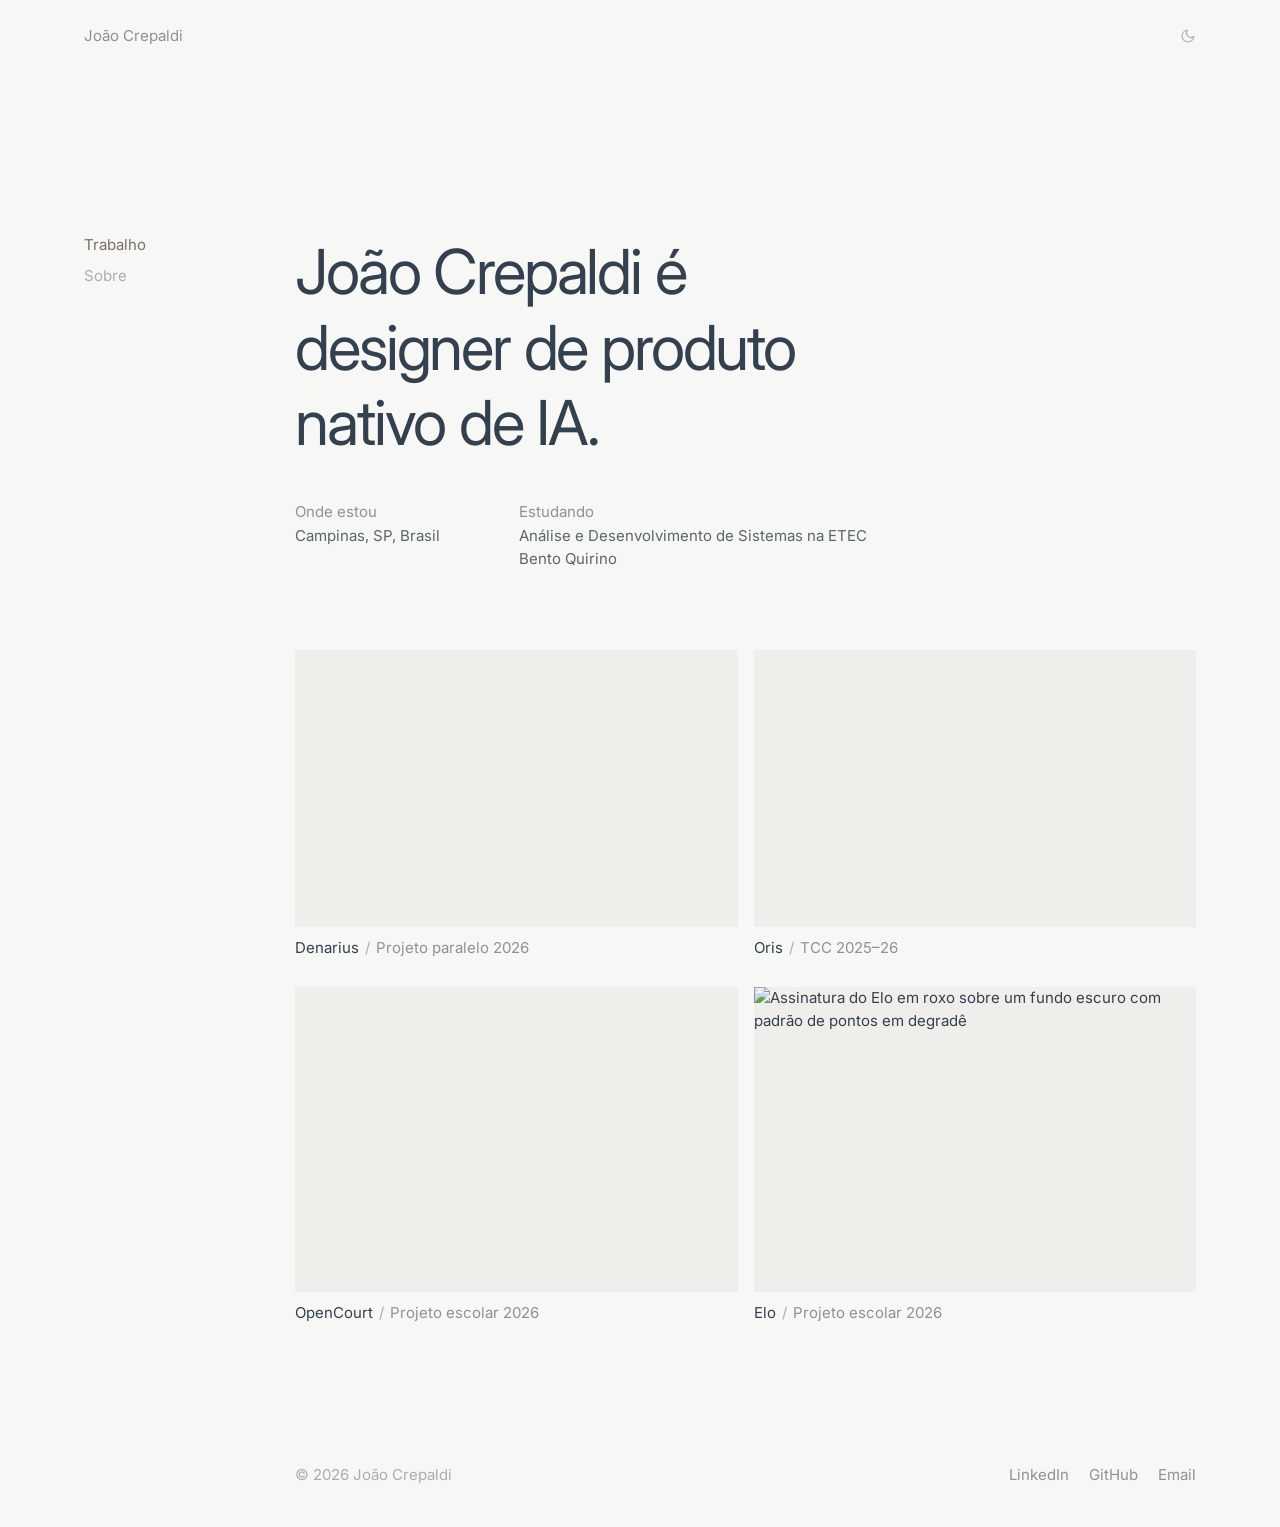
==== index.html @ 79ccfcfb "projeto base" ====
<!doctype html>
<html lang="pt-BR">
<head>
<meta charset="utf-8">
<meta name="viewport" content="width=device-width, initial-scale=1">
<title>João Crepaldi — Designer de produto nativo de IA</title>

<meta name="description" content="João Crepaldi é designer de produto nativo de IA: desenha, programa e coloca produtos no ar usando IA para fazer mais e mais rápido.">
<link rel="icon" href="favicon.svg" type="image/svg+xml">
<link rel="apple-touch-icon" href="icon.png">
<script>try{var t=localStorage.getItem('theme');if(t)document.documentElement.dataset.theme=t}catch(e){}</script>
<link rel="preconnect" href="https://fonts.googleapis.com">
<link href="https://fonts.googleapis.com/css2?family=Inter:wght@400;500&display=swap" rel="stylesheet">
<link rel="stylesheet" href="styles.css">
</head>
<body>

<header class="top">
  <a class="name" href="./">João Crepaldi</a>
  <div class="right">
    <nav class="mnav" aria-label="Principal"><a href="./" aria-current="page">Trabalho</a><a href="sobre/">Sobre</a></nav>
    <button class="theme-toggle" type="button" aria-label="Mudar tema">
      <svg class="moon" viewBox="0 0 24 24" fill="none" stroke="currentColor" stroke-width="1.6" stroke-linecap="round" stroke-linejoin="round"><path d="M21 12.8A9 9 0 1 1 11.2 3a7 7 0 0 0 9.8 9.8z"/></svg>
      <svg class="sun" viewBox="0 0 24 24" fill="none" stroke="currentColor" stroke-width="1.6" stroke-linecap="round"><circle cx="12" cy="12" r="4"/><path d="M12 2v2M12 20v2M4.9 4.9l1.4 1.4M17.7 17.7l1.4 1.4M2 12h2M20 12h2M4.9 19.1l1.4-1.4M17.7 6.3l1.4-1.4"/></svg>
    </button>
  </div>
</header>

<div class="frame">
  <aside class="side">
    <nav class="sitenav" aria-label="Principal">
      <a href="./" aria-current="page">Trabalho</a>
      <a href="sobre/">Sobre</a>
    </nav>
  </aside>

  <main>
    <section class="intro">
      <h1>João Crepaldi é designer de produto nativo de IA.</h1>
      <div class="facts-row">
        <p><span class="muted">Onde estou</span>Campinas, SP, Brasil</p>
        <p><span class="muted">Estudando</span>Análise e Desenvolvimento de Sistemas na ETEC Bento Quirino</p>
      </div>
    </section>

    <section class="work" aria-label="Projetos">
      <div class="col">
        <a class="tile" href="denarius/" style="order:1">
          <div class="media" style="aspect-ratio:16/10"><video src="assets/denarius/demo.mp4" muted loop playsinline preload="metadata" data-autoplay aria-label="Demonstração do painel do Denarius"></video></div>
          <p class="cap">Denarius<span class="sep">/</span><span class="muted">Projeto paralelo 2026</span></p>
        </a>
        <a class="tile" href="marca/#opencourt" style="order:3">
          <div class="media" style="aspect-ratio:16/11"><video src="assets/opencourt/demo.mp4" muted loop playsinline preload="metadata" data-autoplay aria-label="Demonstração do OpenCourt"></video></div>
          <p class="cap">OpenCourt<span class="sep">/</span><span class="muted">Projeto escolar 2026</span></p>
        </a>
      </div>
      <div class="col">
        <a class="tile" href="oris/" style="order:2">
          <div class="media" style="aspect-ratio:16/10"><video src="assets/oris/motion.mp4" muted loop playsinline preload="metadata" data-autoplay aria-label="Vídeo de apresentação do Oris"></video></div>
          <p class="cap">Oris<span class="sep">/</span><span class="muted">TCC 2025–26</span></p>
        </a>
        <a class="tile" href="marca/#elo" style="order:4">
          <div class="media" style="aspect-ratio:16/11"><img src="assets/elo/capa.png" alt="Assinatura do Elo em roxo sobre um fundo escuro com padrão de pontos em degradê"></div>
          <p class="cap">Elo<span class="sep">/</span><span class="muted">Projeto escolar 2026</span></p>
        </a>
      </div>
    </section>

    <footer class="foot">
      <span class="copy">© 2026 João Crepaldi</span>
      <a href="https://www.linkedin.com/in/joocrepaldi/" target="_blank" rel="noopener">LinkedIn</a>
      <a href="https://github.com/JooCrepaldi" target="_blank" rel="noopener">GitHub</a>
      <a href="mailto:joocrepaldi.pro@gmail.com">Email</a>
    </footer>
  </main>
</div>

<script src="site.js"></script>
</body>
</html>
---- styles.css ----
/* ---------- tokens ---------- */
:root{
  --bg:#f7f7f5; --surface:#efeeeb; --text:#32404f;
  --muted:rgba(50,64,79,.55); --faint:rgba(50,64,79,.4); --soft:rgba(50,64,79,.8);
  --accent:#7a7067; --select:#ddd6cd;
  --sans:"Inter", system-ui, -apple-system, "Segoe UI", sans-serif;
  --gutter:clamp(16px,3vw,24px);
  --side:160px; --page:1160px;
  --c:var(--accent); --c2:#7a2a0e;
  color-scheme:light;
}
@media (prefers-color-scheme:dark){
  :root:not([data-theme="light"]){
    --bg:#0f0f0e; --surface:#1a1918; --text:#e4e2de;
    --muted:rgba(228,226,222,.55); --faint:rgba(228,226,222,.38); --soft:rgba(228,226,222,.8);
    --accent:#b5ab9f; --select:#4d463f; color-scheme:dark;
  }
}
:root[data-theme="dark"]{
  --bg:#0f0f0e; --surface:#1a1918; --text:#e4e2de;
  --muted:rgba(228,226,222,.55); --faint:rgba(228,226,222,.38); --soft:rgba(228,226,222,.8);
  --accent:#b5ab9f; --select:#4d463f; color-scheme:dark;
}

/* ---------- base ---------- */
*{box-sizing:border-box;margin:0}
html{background:var(--bg);scroll-behavior:smooth;scroll-padding-top:32px}
body{background:var(--bg);color:var(--text);font:400 15px/1.5 var(--sans);-webkit-font-smoothing:antialiased;transition:background-color .25s,color .25s}
a{color:inherit;text-decoration:none}
::selection{background:var(--select);color:var(--text)}
img,video{display:block;max-width:100%}
figure{margin:0}
h1,h2,h3,strong,b{font-weight:400}
.muted{color:var(--muted)}

/* ---------- top bar ---------- */
.top{display:flex;justify-content:space-between;align-items:center;max-width:var(--page);margin:0 auto;padding:20px var(--gutter)}
.top .name{color:var(--muted);transition:color .2s}
.top .name:hover{color:var(--text)}
.top .right{display:flex;align-items:center;gap:20px}
.top .mnav{display:none;gap:16px}
.top .mnav a{color:var(--faint)}
.top .mnav a[aria-current]{color:var(--accent)}
.theme-toggle{width:32px;height:32px;border:0;background:none;color:var(--faint);display:grid;place-items:center;cursor:pointer;border-radius:50%;transition:color .2s;margin-right:-8px}
.theme-toggle:hover{color:var(--text)}
.theme-toggle svg{width:16px;height:16px}
.theme-toggle .sun{display:none}
:root[data-theme="dark"] .theme-toggle .sun{display:block}
:root[data-theme="dark"] .theme-toggle .moon{display:none}
@media (prefers-color-scheme:dark){
  :root:not([data-theme="light"]) .theme-toggle .sun{display:block}
  :root:not([data-theme="light"]) .theme-toggle .moon{display:none}
}

/* ---------- frame: sidebar + main ---------- */
.frame{display:grid;grid-template-columns:var(--side) minmax(0,1fr);column-gap:clamp(24px,4vw,64px);max-width:var(--page);margin:0 auto;padding:0 var(--gutter)}
.side{position:sticky;top:0;height:100vh;padding-top:clamp(96px,18vh,170px);align-self:start;overflow:auto;scrollbar-width:none}
.sitenav,.toc ol{display:grid;gap:8px;list-style:none;padding:0}
.sitenav a,.toc a{position:relative;color:var(--faint);transition:color .2s;display:inline-block}
.sitenav a:hover,.toc a:hover{color:var(--text)}
.sitenav a[aria-current]{color:var(--accent)}
.sitenav a[aria-current]::before,.toc a.active::before{content:"";position:absolute;left:-12px;top:50%;width:5px;height:5px;margin-top:-2.5px;background:currentColor}
.toc{margin-top:40px}
.toc .label{color:var(--faint);font-size:13px;display:block;margin-bottom:10px}
.toc a.active{color:var(--text)}
.toc .sub a{padding-left:12px;font-size:14px}

main{min-width:0;padding-top:clamp(96px,18vh,170px);padding-bottom:40px}

/* ---------- home ---------- */
.intro h1{font-size:clamp(36px,5.2vw,62px);line-height:1.22;letter-spacing:-.035em;max-width:15ch}
.intro h1 span{color:var(--accent)}
.facts-row{display:grid;grid-template-columns:200px 1fr;gap:24px;margin-top:40px;max-width:600px}
.facts-row.quad{grid-template-columns:1fr 1fr;gap:24px 40px;max-width:640px}
.facts-row p{color:var(--soft)}
.facts-row .muted{color:var(--muted);display:block;margin-bottom:2px}
.facts-row a{text-decoration:underline;text-decoration-color:var(--faint);text-underline-offset:3px}
.facts-row a:hover{text-decoration-color:currentColor}

.work{display:grid;grid-template-columns:1fr 1fr;gap:16px;margin-top:clamp(56px,7vw,80px);align-items:start}
.work .col{display:grid;gap:28px}
.tile{display:block}
.tile .media{position:relative;overflow:hidden;background:var(--surface)}
.tile .media video,.tile .media > img{position:absolute;inset:0;width:100%;height:100%;object-fit:cover;transition:transform .9s cubic-bezier(.2,.7,.2,1)}
.tile:hover .media video,.tile:hover .media > img{transform:scale(1.025)}
.tile .cap{margin-top:10px}
.tile .cap .sep{color:var(--faint);margin:0 6px}
.tile .cap .muted{color:var(--muted)}

/* animated gradient with logo */
.aura{position:absolute;inset:0;display:grid;place-items:center;background:#0e0a14;overflow:hidden}
.aura::before,.aura::after{content:"";position:absolute;inset:-30%;opacity:.55;background:
  radial-gradient(45% 45% at 30% 35%,var(--a1),transparent 72%),
  radial-gradient(40% 40% at 70% 60%,var(--a2),transparent 72%),
  radial-gradient(35% 35% at 50% 85%,var(--a3),transparent 72%);
  filter:blur(56px);animation:drift 14s ease-in-out infinite alternate}
.aura::after{animation-duration:19s;animation-direction:alternate-reverse;opacity:.35;mix-blend-mode:screen}
.aura .grain{position:absolute;inset:0;opacity:.12;mix-blend-mode:overlay;background-image:url("data:image/svg+xml,%3Csvg xmlns='http://www.w3.org/2000/svg' width='160' height='160'%3E%3Cfilter id='n'%3E%3CfeTurbulence type='fractalNoise' baseFrequency='.9' numOctaves='2'/%3E%3C/filter%3E%3Crect width='100%25' height='100%25' filter='url(%23n)'/%3E%3C/svg%3E")}
.aura img{position:relative;width:clamp(72px,20%,120px);border-radius:24%;box-shadow:0 20px 60px rgba(0,0,0,.45)}
@keyframes drift{
  0%{transform:translate(0,0) rotate(0deg) scale(1)}
  50%{transform:translate(6%,-4%) rotate(20deg) scale(1.1)}
  100%{transform:translate(-5%,5%) rotate(-15deg) scale(1.05)}
}

/* ---------- footer ---------- */
.foot{display:flex;flex-wrap:wrap;gap:8px 20px;margin-top:clamp(96px,12vw,140px);color:var(--faint)}
.foot a{color:var(--muted);transition:color .2s}
.foot a:hover{color:var(--text)}
.foot .copy{margin-right:auto}

/* ---------- case pages ---------- */
.case-head h1{font-size:clamp(44px,6.5vw,76px);letter-spacing:-.04em;line-height:1.05}
.case-head .lede{font-size:clamp(18px,1.8vw,22px);line-height:1.45;color:var(--soft);margin-top:18px;max-width:36ch;letter-spacing:-.01em}
.facts{display:grid;grid-template-columns:repeat(4,auto);justify-content:start;gap:6px 40px;margin-top:32px}
.facts div{display:grid;gap:2px}
.facts dt{color:var(--muted)}
.facts dd{margin:0;color:var(--soft)}
.facts a{text-decoration:underline;text-decoration-color:var(--faint);text-underline-offset:3px}
.facts a:hover{color:var(--accent)}

.stage{position:relative;overflow:hidden;margin-top:48px}
.stage.glow{padding:6% 6% 0;background:radial-gradient(120% 100% at 85% 0%,var(--c) 0%,var(--c2) 40%,#120d0a 78%)}
.stage.glow img,.stage.glow video{box-shadow:0 30px 80px rgba(0,0,0,.45)}
.stage.canvas{background:#1e1e1e;padding:4% 6% 0}
.stage.canvas::after{content:"";position:absolute;inset:0;background:radial-gradient(70% 60% at 50% 110%,color-mix(in srgb,var(--c) 28%,transparent),transparent 70%);pointer-events:none}

/* section = numbered chapter; block = subsection inside it */
.content{counter-reset:sec}
.content > section{margin-top:clamp(168px,18vw,248px)}
.content > section > header{counter-increment:sec;margin-bottom:clamp(36px,5vw,56px)}
.eyebrow{color:var(--muted);display:block}
.content > section > header .eyebrow{display:flex;align-items:center;gap:14px;color:var(--text);font-size:13px;letter-spacing:.08em;text-transform:uppercase}
.content > section > header .eyebrow::before{content:counter(sec,decimal-leading-zero);color:var(--accent);font-variant-numeric:tabular-nums;letter-spacing:0}
.content > section > header .eyebrow::after{content:"";flex:1;height:1px;background:var(--faint);opacity:.45}
.brand-head .eyebrow{flex:1}
.content h2{font-size:clamp(32px,4.2vw,48px);letter-spacing:-.035em;line-height:1.1;margin-top:18px;max-width:20ch}
.content > section > header p{color:var(--soft);font-size:18px;line-height:1.6;max-width:60ch;margin-top:16px}
.block + .block{margin-top:clamp(56px,7vw,88px)}
.block > .label{margin-bottom:18px}
.block .eyebrow{font-size:13px}
.block h3{font-size:clamp(20px,2vw,24px);letter-spacing:-.02em;margin-top:4px}
.block .label p{color:var(--muted);max-width:60ch;margin-top:6px}

.principles{list-style:none;padding:0;display:grid;grid-template-columns:repeat(3,minmax(0,1fr));gap:12px}
.principles li{background:var(--surface);padding:20px;display:grid;gap:8px;align-content:start}
.principles strong{font-size:17px;letter-spacing:-.015em;color:var(--text)}
.principles span{color:var(--soft)}
.grid2{display:grid;grid-template-columns:1fr 1fr;gap:12px}
.grid4{display:grid;grid-template-columns:repeat(4,1fr);gap:10px}
.grid3{display:grid;grid-template-columns:repeat(3,1fr);gap:10px}
.logo-grid img{height:auto}
.scrollpanel{height:clamp(420px,52vw,620px);overflow-y:auto;background:var(--surface);scrollbar-width:thin}
.scrollpanel img{width:100%;height:auto}
.split{display:grid;grid-template-columns:minmax(0,1fr) minmax(0,1.1fr);gap:16px;align-items:start}
.split .text p{color:var(--soft)}
.split .text p + p{margin-top:12px}
.shot{overflow:hidden;background:var(--surface)}
.shot img,.shot video{width:100%;height:100%;object-fit:cover}
.shot.paper{background:#fff}
figcaption{color:var(--muted);margin-top:8px}
.stack > * + *{margin-top:12px}
.scroller{overflow-x:auto;background:#1e1e1e;scrollbar-width:thin}
.scroller img{height:clamp(300px,36vw,480px);width:auto;max-width:none}

/* carousel dos posts */
.carousel{position:relative}
.carousel .track{display:grid;grid-auto-flow:column;grid-auto-columns:30%;gap:10px;overflow-x:auto;scroll-snap-type:x mandatory;scrollbar-width:none}
.carousel .track::-webkit-scrollbar{display:none}
.carousel .track > .shot{scroll-snap-align:start}
.carousel .track img{aspect-ratio:1/1;object-fit:cover}
.carousel .cbtn{position:absolute;top:50%;margin-top:-18px;width:36px;height:36px;border:1px solid var(--select);border-radius:50%;background:color-mix(in srgb,var(--bg) 88%,transparent);backdrop-filter:blur(6px);color:var(--text);cursor:pointer;font-size:18px;display:grid;place-items:center;z-index:1;transition:background .2s}
.carousel .cbtn:hover{background:var(--select)}
.carousel .cbtn.prev{left:-6px}
.carousel .cbtn.next{right:-6px}
.carousel.wide .track{grid-auto-columns:88%}
.carousel.wide .track img{aspect-ratio:auto}

.equation{background:#fff;display:grid;place-items:center;padding:clamp(36px,6vw,72px) 24px}
.equation img{width:min(446px,100%)}
.logo-panel{aspect-ratio:16/9;display:grid;place-items:center}
.logo-panel img{width:52%}
.arrow{color:var(--accent);display:flex;align-items:center;gap:10px;margin:16px 0}
.arrow::before{content:"";height:1px;width:32px;background:currentColor}

/* before / after */
.compare{position:relative;aspect-ratio:16/10;overflow:hidden;--pos:50%;user-select:none}
.compare img{position:absolute;inset:0;width:100%;height:100%;object-fit:cover;object-position:top center}
.compare .before{clip-path:inset(0 calc(100% - var(--pos)) 0 0)}
.compare .bar{position:absolute;top:0;bottom:0;left:var(--pos);width:2px;background:#fff;transform:translateX(-1px);pointer-events:none}
.compare .bar::after{content:"⇆";position:absolute;top:50%;left:50%;transform:translate(-50%,-50%);width:38px;height:38px;border-radius:50%;background:#fff;color:#111;display:grid;place-items:center;font-size:15px;box-shadow:0 4px 16px rgba(0,0,0,.3)}
.compare input{position:absolute;inset:0;width:100%;height:100%;opacity:0;cursor:ew-resize;margin:0}
.compare .lbl{position:absolute;top:12px;padding:4px 10px;background:rgba(0,0,0,.6);color:#fff;font-size:13px;backdrop-filter:blur(6px);pointer-events:none}
.compare .lbl.l{left:12px}.compare .lbl.r{right:12px}.compare .lbl.c{left:50%;transform:translateX(-50%)}

/* compare em três versões: arraste troca a imagem */
.compare.steps .step{opacity:0;transition:opacity .45s}
.compare.steps .step.on{opacity:1}
.compare.steps .bar{display:none}
.compare.steps .lbl{opacity:.4;transition:opacity .25s}
.compare.steps .lbl.on{opacity:1}

.role{background:var(--surface);padding:24px 28px}
.role .note{font-size:19px;letter-spacing:-.015em;line-height:1.4;margin-top:8px;max-width:48ch}
.role ul{list-style:none;padding:0;display:grid;gap:12px;margin-top:20px}
.role li{display:grid;grid-template-columns:100px 1fr;gap:16px}
.role li b{color:var(--accent)}
.role li span{color:var(--soft)}

.next{display:block;margin-top:clamp(88px,11vw,136px)}
.next .eyebrow{display:block}
.next strong{display:block;font-size:clamp(36px,5vw,56px);letter-spacing:-.04em;line-height:1.1;margin-top:4px;transition:color .3s}
.next:hover strong{color:var(--accent)}

/* brand page */
.brand-head{display:flex;align-items:center;gap:12px}
.brand-head img{width:40px;height:40px;border-radius:9px}
.strip{overflow:hidden;background:#fff}
.strip img{width:100%}
.link{display:inline-block;margin-top:12px;color:var(--muted);text-decoration:underline;text-decoration-color:var(--faint);text-underline-offset:3px}
.link:hover{color:var(--text)}

/* about page */
.about .intro{display:flex;align-items:flex-end;justify-content:space-between;gap:clamp(24px,4vw,64px)}
.about .portrait{flex:none;width:min(240px,36%)}
.about p{color:var(--soft);font-size:17px;line-height:1.65;max-width:58ch}
.about p + p{margin-top:16px}
.about h2{margin-top:72px;font-size:22px;letter-spacing:-.02em}
.about .tools{color:var(--muted);margin-top:10px}
.numbers{list-style:none;padding:0;display:grid;grid-template-columns:repeat(2,minmax(0,1fr));gap:24px;margin-top:16px;max-width:600px}
.numbers li{display:grid;gap:4px}
.numbers strong{font-size:44px;letter-spacing:-.04em;line-height:1}
.numbers span{color:var(--muted)}

/* ---------- responsive ---------- */
@media (max-width:960px){
  .frame{grid-template-columns:minmax(0,1fr)}
  .side{position:sticky;top:0;z-index:5;height:auto;padding:0;background:color-mix(in srgb,var(--bg) 90%,transparent);backdrop-filter:blur(10px);margin:0 calc(var(--gutter) * -1);padding:0 var(--gutter)}
  .side .sitenav{display:none}
  .toc{margin:0;padding:10px 0}
  .toc .label{display:none}
  .toc ol{display:flex;gap:18px;overflow-x:auto;scrollbar-width:none}
  .toc ol::-webkit-scrollbar{display:none}
  .toc .sub{display:none}
  .toc a{white-space:nowrap}
  .toc a.active{color:var(--accent)}
  .toc a.active::before{display:none}
  .top .mnav{display:flex}
  main{padding-top:48px}
  html{scroll-padding-top:56px}
  .grid4,.grid3{grid-template-columns:repeat(2,1fr)}
  .facts{grid-template-columns:repeat(2,auto)}
  .about .intro{flex-wrap:wrap;gap:24px}
  .about .portrait{width:min(220px,50%)}
}
@media (max-width:640px){
  .work{grid-template-columns:1fr;gap:28px}
  .work .col{display:contents}
  .facts-row,.facts-row.quad{grid-template-columns:1fr;gap:16px}
  .grid2,.principles,.split{grid-template-columns:1fr}
  .role li{grid-template-columns:1fr;gap:2px}
  .compare{aspect-ratio:4/3}
  .carousel .track{grid-auto-columns:72%}
}
@media (prefers-reduced-motion:reduce){
  *,*::before,*::after{animation:none!important;transition:none!important}
  html{scroll-behavior:auto}
}
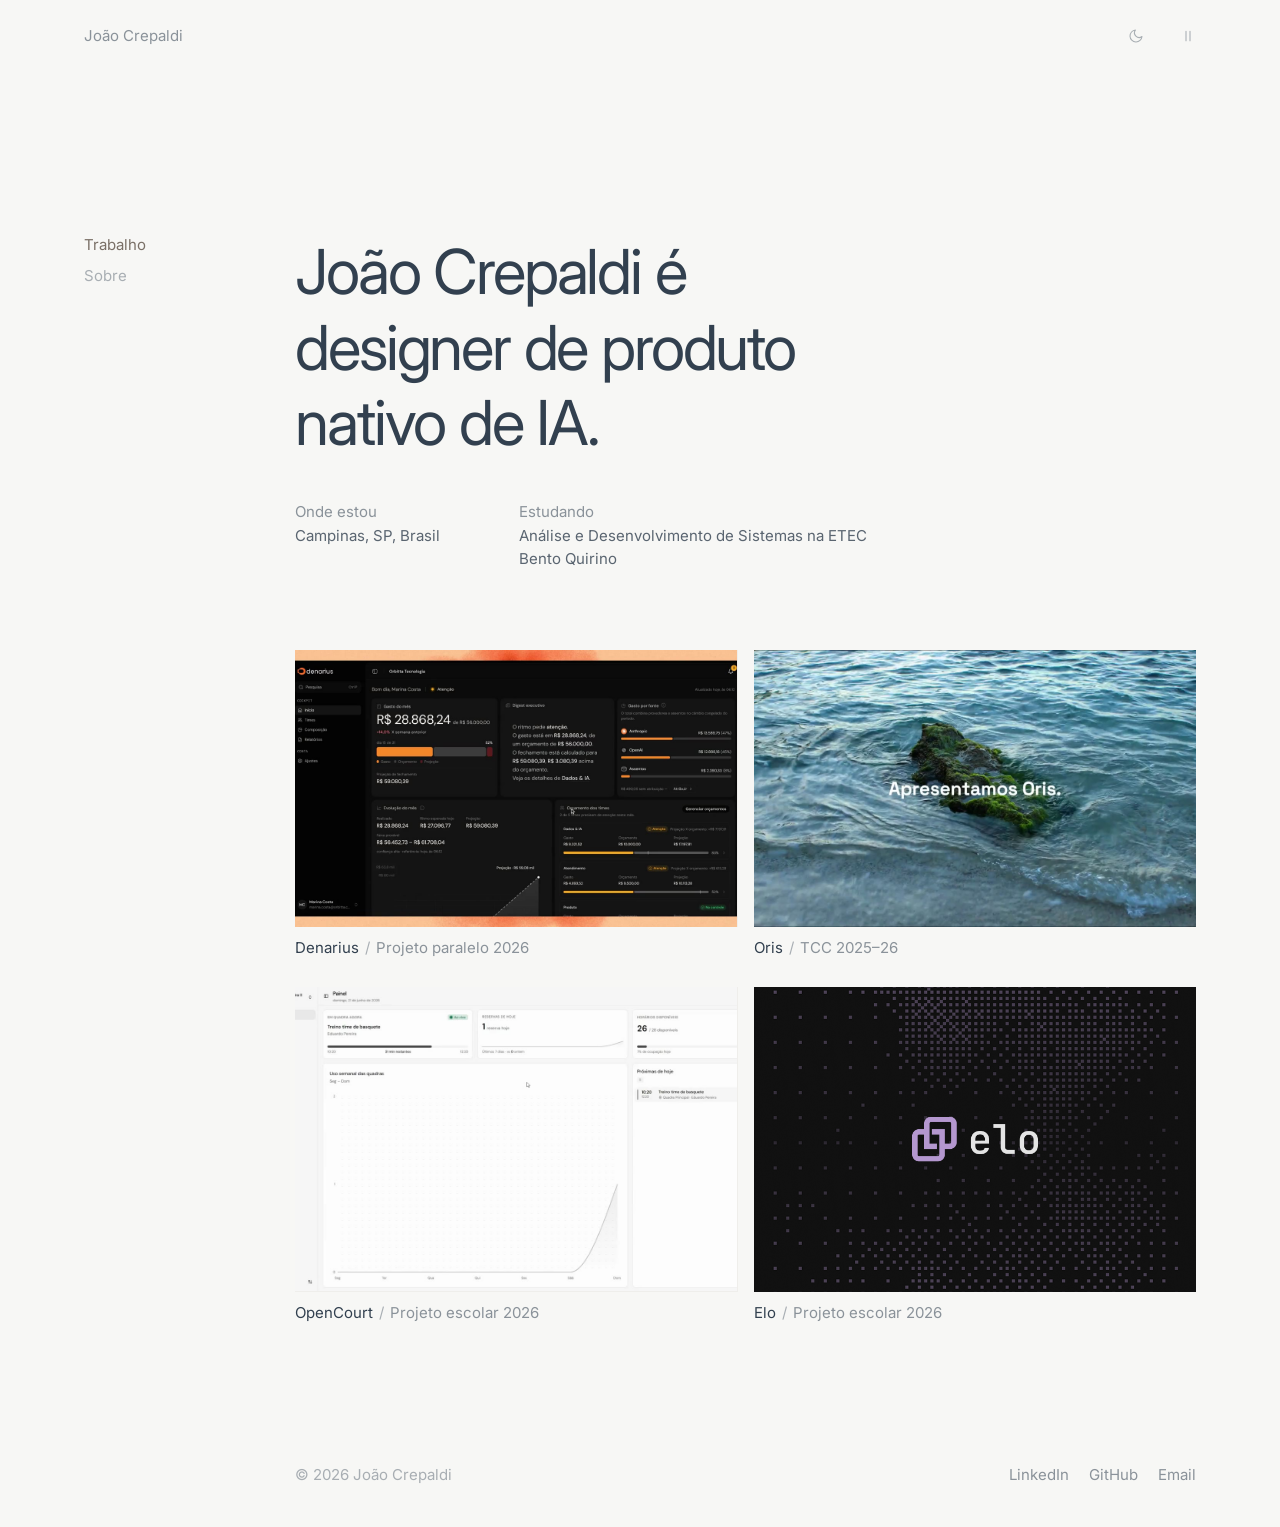
==== commit d3ef5409: "corrige servidor, mídias e acessibilidade dos vídeos" ====
--- a/index.html
+++ b/index.html
@@ -4,9 +4,9 @@
 <meta charset="utf-8">
 <meta name="viewport" content="width=device-width, initial-scale=1">
 <title>João Crepaldi — Designer de produto nativo de IA</title>
-
-<meta name="description" content="João Crepaldi é designer de produto nativo de IA: desenha, programa e coloca produtos no ar usando IA para fazer mais e mais rápido.">
-<link rel="icon" href="favicon.svg" type="image/svg+xml">
+
+<meta name="description" content="João Crepaldi é designer de produto nativo de IA: desenha, programa e coloca produtos no ar usando IA para fazer mais e mais rápido.">
+<link rel="icon" href="favicon.svg" type="image/svg+xml">
 <link rel="apple-touch-icon" href="icon.png">
 <script>try{var t=localStorage.getItem('theme');if(t)document.documentElement.dataset.theme=t}catch(e){}</script>
 <link rel="preconnect" href="https://fonts.googleapis.com">
@@ -22,6 +22,10 @@
     <button class="theme-toggle" type="button" aria-label="Mudar tema">
       <svg class="moon" viewBox="0 0 24 24" fill="none" stroke="currentColor" stroke-width="1.6" stroke-linecap="round" stroke-linejoin="round"><path d="M21 12.8A9 9 0 1 1 11.2 3a7 7 0 0 0 9.8 9.8z"/></svg>
       <svg class="sun" viewBox="0 0 24 24" fill="none" stroke="currentColor" stroke-width="1.6" stroke-linecap="round"><circle cx="12" cy="12" r="4"/><path d="M12 2v2M12 20v2M4.9 4.9l1.4 1.4M17.7 17.7l1.4 1.4M2 12h2M20 12h2M4.9 19.1l1.4-1.4M17.7 6.3l1.4-1.4"/></svg>
+    </button>
+    <button class="motion-toggle" type="button" aria-label="Pausar vídeos" hidden>
+      <svg class="pause" viewBox="0 0 24 24" fill="none" stroke="currentColor" stroke-width="1.6" stroke-linecap="round"><path d="M9 5v14M15 5v14"/></svg>
+      <svg class="play" viewBox="0 0 24 24" fill="currentColor"><path d="M8 5v14l11-7z"/></svg>
     </button>
   </div>
 </header>
@@ -46,17 +50,17 @@
     <section class="work" aria-label="Projetos">
       <div class="col">
         <a class="tile" href="denarius/" style="order:1">
-          <div class="media" style="aspect-ratio:16/10"><video src="assets/denarius/demo.mp4" muted loop playsinline preload="metadata" data-autoplay aria-label="Demonstração do painel do Denarius"></video></div>
+          <div class="media" style="aspect-ratio:16/10"><video src="assets/denarius/demo.mp4" poster="assets/denarius/demo-poster.jpg" muted loop playsinline preload="none" data-autoplay aria-label="Demonstração do painel do Denarius"></video></div>
           <p class="cap">Denarius<span class="sep">/</span><span class="muted">Projeto paralelo 2026</span></p>
         </a>
         <a class="tile" href="marca/#opencourt" style="order:3">
-          <div class="media" style="aspect-ratio:16/11"><video src="assets/opencourt/demo.mp4" muted loop playsinline preload="metadata" data-autoplay aria-label="Demonstração do OpenCourt"></video></div>
+          <div class="media" style="aspect-ratio:16/11"><video src="assets/opencourt/demo.mp4" poster="assets/opencourt/demo-poster.jpg" muted loop playsinline preload="none" data-autoplay aria-label="Demonstração do OpenCourt"></video></div>
           <p class="cap">OpenCourt<span class="sep">/</span><span class="muted">Projeto escolar 2026</span></p>
         </a>
       </div>
       <div class="col">
         <a class="tile" href="oris/" style="order:2">
-          <div class="media" style="aspect-ratio:16/10"><video src="assets/oris/motion.mp4" muted loop playsinline preload="metadata" data-autoplay aria-label="Vídeo de apresentação do Oris"></video></div>
+          <div class="media" style="aspect-ratio:16/10"><video src="assets/oris/motion.mp4" poster="assets/oris/motion-poster.jpg" muted loop playsinline preload="none" data-autoplay aria-label="Vídeo de apresentação do Oris"></video></div>
           <p class="cap">Oris<span class="sep">/</span><span class="muted">TCC 2025–26</span></p>
         </a>
         <a class="tile" href="marca/#elo" style="order:4">
--- a/styles.css
+++ b/styles.css
@@ -41,10 +41,14 @@
 .top .mnav{display:none;gap:16px}
 .top .mnav a{color:var(--faint)}
 .top .mnav a[aria-current]{color:var(--accent)}
-.theme-toggle{width:32px;height:32px;border:0;background:none;color:var(--faint);display:grid;place-items:center;cursor:pointer;border-radius:50%;transition:color .2s;margin-right:-8px}
-.theme-toggle:hover{color:var(--text)}
-.theme-toggle svg{width:16px;height:16px}
-.theme-toggle .sun{display:none}
+.theme-toggle,.motion-toggle{width:32px;height:32px;border:0;background:none;color:var(--faint);display:grid;place-items:center;cursor:pointer;border-radius:50%;transition:color .2s}
+.theme-toggle:hover,.motion-toggle:hover{color:var(--text)}
+.theme-toggle svg,.motion-toggle svg{width:16px;height:16px}
+.theme-toggle .sun,.motion-toggle .play{display:none}
+.motion-toggle[hidden]{display:none}
+.motion-toggle.paused .pause{display:none}
+.motion-toggle.paused .play{display:block}
+.top .right > :last-child{margin-right:-8px}
 :root[data-theme="dark"] .theme-toggle .sun{display:block}
 :root[data-theme="dark"] .theme-toggle .moon{display:none}
 @media (prefers-color-scheme:dark){
